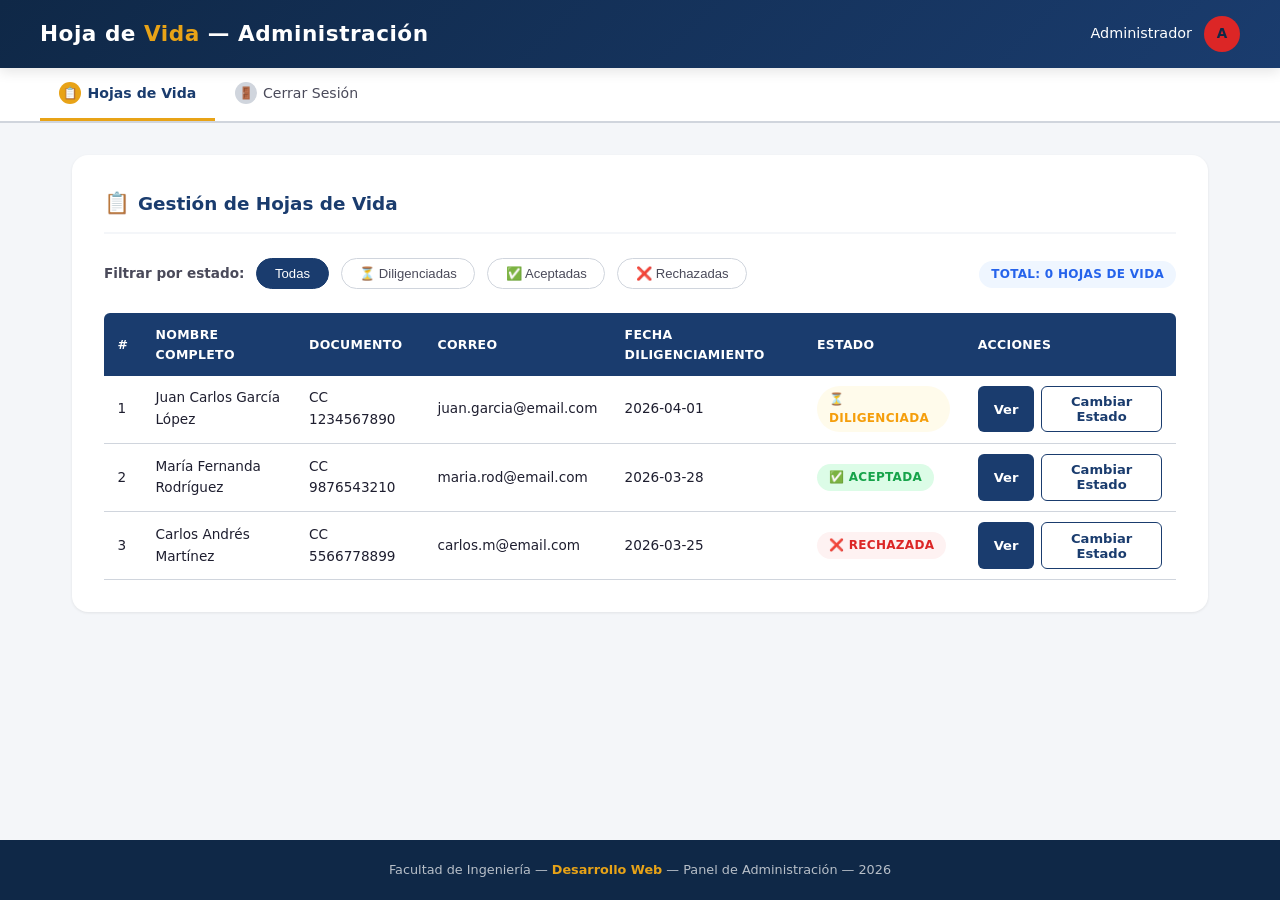
==== admin.html @ d5df69de "commit inicial" ====
<!DOCTYPE html>
<html lang="es">
<head>
  <meta charset="UTF-8">
  <meta name="viewport" content="width=device-width, initial-scale=1.0">
  <title>Hoja de Vida - Panel de Administración</title>
  <link rel="stylesheet" href="css/styles.css">
</head>
<body>

  <!-- HEADER -->
  <header>
    <div class="header-inner">
      <h1>Hoja de <span>Vida</span> &mdash; Administración</h1>
      <div class="header-user">
        <span>Administrador</span>
        <div class="avatar" style="background: var(--error);">A</div>
      </div>
    </div>
  </header>

  <!-- NAV Admin -->
  <nav>
    <div class="nav-inner">
      <a href="admin.html" class="active">
        <span class="step-num">📋</span>
        <span>Hojas de Vida</span>
      </a>
      <a href="index.html">
        <span class="step-num">🚪</span>
        <span>Cerrar Sesión</span>
      </a>
    </div>
  </nav>

  <!-- MAIN -->
  <main>

    <!-- Título y filtros -->
    <section>
      <h2 class="section-title">
        <span class="icon">📋</span> Gestión de Hojas de Vida
      </h2>

      <div class="admin-toolbar">
        <div class="filters">
          <span style="font-size: 0.85rem; font-weight: 600; color: var(--text-medium);">Filtrar por estado:</span>
          <button type="button" class="filter-btn active" data-filter="todas">Todas</button>
          <button type="button" class="filter-btn" data-filter="diligenciada">⏳ Diligenciadas</button>
          <button type="button" class="filter-btn" data-filter="aceptada">✅ Aceptadas</button>
          <button type="button" class="filter-btn" data-filter="rechazada">❌ Rechazadas</button>
        </div>
        <div>
          <span class="badge badge-info" id="contadorTotal">Total: 0 hojas de vida</span>
        </div>
      </div>

      <!-- Tabla de hojas de vida -->
      <table class="records-table" id="tablaHojasVida">
        <thead>
          <tr>
            <th>#</th>
            <th>Nombre Completo</th>
            <th>Documento</th>
            <th>Correo</th>
            <th>Fecha Diligenciamiento</th>
            <th>Estado</th>
            <th>Acciones</th>
          </tr>
        </thead>
        <tbody>
          <!-- Filas de ejemplo (se cargarán con JS desde un arreglo) -->
          <tr>
            <td>1</td>
            <td>Juan Carlos García López</td>
            <td>CC 1234567890</td>
            <td>juan.garcia@email.com</td>
            <td>2026-04-01</td>
            <td><span class="badge badge-warning">⏳ Diligenciada</span></td>
            <td>
              <div class="actions-cell">
                <button type="button" class="btn btn-primary btn-sm">Ver</button>
                <button type="button" class="btn btn-secondary btn-sm">Cambiar Estado</button>
              </div>
            </td>
          </tr>
          <tr>
            <td>2</td>
            <td>María Fernanda Rodríguez</td>
            <td>CC 9876543210</td>
            <td>maria.rod@email.com</td>
            <td>2026-03-28</td>
            <td><span class="badge badge-success">✅ Aceptada</span></td>
            <td>
              <div class="actions-cell">
                <button type="button" class="btn btn-primary btn-sm">Ver</button>
                <button type="button" class="btn btn-secondary btn-sm">Cambiar Estado</button>
              </div>
            </td>
          </tr>
          <tr>
            <td>3</td>
            <td>Carlos Andrés Martínez</td>
            <td>CC 5566778899</td>
            <td>carlos.m@email.com</td>
            <td>2026-03-25</td>
            <td><span class="badge badge-error">❌ Rechazada</span></td>
            <td>
              <div class="actions-cell">
                <button type="button" class="btn btn-primary btn-sm">Ver</button>
                <button type="button" class="btn btn-secondary btn-sm">Cambiar Estado</button>
              </div>
            </td>
          </tr>
        </tbody>
      </table>
    </section>

    <!-- Modal/Panel de detalle (visible cuando se hace clic en "Ver") -->
    <section id="panelDetalleHV" class="hidden">
      <h2 class="section-title">
        <span class="icon">👤</span> Detalle de Hoja de Vida
      </h2>

      <!-- Información del candidato -->
      <div class="preview-grid">
        <div class="preview-item">
          <span class="preview-label">Nombre Completo</span>
          <span class="preview-value" id="detNombre">Juan Carlos García López</span>
        </div>
        <div class="preview-item">
          <span class="preview-label">Documento</span>
          <span class="preview-value" id="detDocumento">CC 1234567890</span>
        </div>
        <div class="preview-item">
          <span class="preview-label">Sexo</span>
          <span class="preview-value" id="detSexo">Masculino</span>
        </div>
        <div class="preview-item">
          <span class="preview-label">Fecha Nacimiento</span>
          <span class="preview-value" id="detFechaNac">1990-05-15</span>
        </div>
        <div class="preview-item">
          <span class="preview-label">Nacionalidad</span>
          <span class="preview-value" id="detNacionalidad">Colombiana</span>
        </div>
        <div class="preview-item">
          <span class="preview-label">Correo</span>
          <span class="preview-value" id="detEmail">juan.garcia@email.com</span>
        </div>
        <div class="preview-item">
          <span class="preview-label">Celular</span>
          <span class="preview-value" id="detCelular">3001234567</span>
        </div>
        <div class="preview-item">
          <span class="preview-label">Dirección</span>
          <span class="preview-value" id="detDireccion">Calle 123 #45-67, Bogotá</span>
        </div>
      </div>

      <div class="divider"></div>

      <h3 class="section-subtitle">Formación Académica</h3>
      <div class="preview-grid">
        <div class="preview-item">
          <span class="preview-label">Último Estudio</span>
          <span class="preview-value" id="detEstudio">Ing. de Sistemas - Universidad Nacional</span>
        </div>
        <div class="preview-item">
          <span class="preview-label">Total Estudios</span>
          <span class="preview-value" id="detTotalEst">2</span>
        </div>
        <div class="preview-item">
          <span class="preview-label">Idiomas</span>
          <span class="preview-value" id="detIdiomas">Inglés (Bien), Francés (Regular)</span>
        </div>
      </div>

      <div class="divider"></div>

      <h3 class="section-subtitle">Experiencia Laboral</h3>
      <div class="preview-grid">
        <div class="preview-item">
          <span class="preview-label">Total Experiencias</span>
          <span class="preview-value" id="detTotalExp">3</span>
        </div>
        <div class="preview-item">
          <span class="preview-label">Tiempo Total</span>
          <span class="preview-value" id="detTiempoTotal">5 años, 3 meses</span>
        </div>
      </div>

      <div class="divider"></div>

      <!-- Cambiar estado -->
      <h3 class="section-subtitle">Gestionar Estado</h3>
      <div class="form-grid cols-3">
        <div class="form-group">
          <label for="nuevoEstado">Nuevo Estado <span class="required-mark">*</span></label>
          <select id="nuevoEstado" name="nuevoEstado">
            <option value="">-- Seleccione --</option>
            <option value="diligenciada">⏳ Diligenciada</option>
            <option value="aceptada">✅ Aceptada</option>
            <option value="rechazada">❌ Rechazada</option>
          </select>
        </div>
        <div class="form-group span-2">
          <label for="observaciones">Observaciones</label>
          <textarea id="observaciones" name="observaciones" rows="2"
                    placeholder="Ingrese observaciones para el usuario..." maxlength="500"></textarea>
        </div>
      </div>

      <div class="mt-2">
        <button type="button" class="btn btn-primary" id="btnGuardarEstado">
          💾 Guardar Cambios
        </button>
        <button type="button" class="btn btn-secondary" id="btnCerrarDetalle">
          Cerrar
        </button>
      </div>
    </section>

  </main>

  <!-- FOOTER -->
  <footer>
    <p>Facultad de Ingeniería &mdash; <strong>Desarrollo Web</strong> &mdash; Panel de Administración &mdash; 2026</p>
  </footer>

  <!-- JS externo (se agregará después) -->
  <!-- <script src="js/admin.js"></script> -->
</body>
</html>
---- css/styles.css ----
/*
  =====================================================================
  STYLES.CSS - Hoja de estilos principal del proyecto "Hoja de Vida"
  =====================================================================
  Este archivo contiene TODOS los estilos del proyecto. No se usa
  ningún framework externo (Bootstrap, Tailwind, etc.) ni CDN.
  Todo funciona 100% offline.

  ESTRUCTURA DEL ARCHIVO (en orden):
  1. RESET & BASE       → Reseteo universal y variables CSS
  2. HEADER             → Barra superior (logo, nombre usuario)
  3. NAV                → Navegación tipo wizard/stepper por pasos
  4. MAIN               → Contenedor principal del contenido
  5. SECTIONS           → Tarjetas blancas que agrupan formularios
  6. FORMS              → Sistema de grillas y estilos de inputs
  7. BUTTONS            → Variantes de botones (primary, secondary, etc.)
  8. RECORDS TABLE      → Tablas dinámicas (estudios, experiencias, etc.)
  9. PREVIEW CARD       → Panel de previsualización de datos
  10. STATUS BADGES     → Etiquetas de estado (Aceptada, Rechazada, etc.)
  11. LOGIN PAGE        → Página de inicio de sesión
  12. ADMIN PANEL       → Panel del administrador (filtros, cards)
  13. FOOTER            → Pie de página
  14. UTILITIES         → Clases de utilidad (márgenes, alertas, etc.)
  15. PROGRESS BAR      → Barra visual de progreso por pasos
  16. RESPONSIVE        → Media queries para tablet (768px) y móvil (480px)

  CONVENCIÓN DE COLORES:
  - Azul oscuro (--primary)  → Elementos principales, encabezados
  - Dorado (--accent)        → Destacados, paso activo, botones especiales
  - Verde (--success)        → Éxito, pasos completados
  - Rojo (--error)           → Errores, rechazados
  - Amarillo (--warning)     → Advertencias, pendientes
  =====================================================================
*/

/* ========== 1. RESET & BASE ========== */

/*
  RESET UNIVERSAL:
  Elimina márgenes, paddings y aplica box-sizing: border-box a TODOS
  los elementos. Esto evita comportamientos inesperados del modelo de caja.
  - *        → todos los elementos
  - *::before, *::after → pseudo-elementos (contenido generado con CSS)
*/
*,
*::before,
*::after {
  margin: 0;
  padding: 0;
  box-sizing: border-box; /* El padding y border se incluyen DENTRO del ancho total */
}

/*
  VARIABLES CSS (Custom Properties):
  Se definen en :root (equivale al <html>) para que estén disponibles
  en TODO el documento. Se usan así: var(--nombre-variable).
  Ventaja: si cambias un color aquí, se actualiza en TODO el proyecto.
*/
:root {
  /* Colores principales (azul institucional) */
  --primary: #1a3c6e;        /* Azul oscuro - color principal */
  --primary-light: #2a5aa6;  /* Azul más claro - hover, focus */
  --primary-dark: #0f2847;   /* Azul más oscuro - header, footer */

  /* Color de acento (dorado/amarillo) para destacar elementos */
  --accent: #e8a317;         /* Dorado principal */
  --accent-light: #f5c548;   /* Dorado claro - hover */

  /* Fondos */
  --bg-light: #f4f6f9;       /* Gris muy claro - fondo general de la página */
  --bg-white: #ffffff;        /* Blanco - fondo de tarjetas/secciones */

  /* Textos (de más oscuro a más claro) */
  --text-dark: #1e1e2f;      /* Casi negro - títulos, texto principal */
  --text-medium: #4a4a5a;    /* Gris medio - labels, texto secundario */
  --text-light: #7a7a8a;     /* Gris claro - hints, placeholders */

  /* Bordes */
  --border: #d0d5dd;         /* Gris para bordes de inputs */
  --border-focus: #2a5aa6;   /* Azul para el borde cuando el input tiene foco */

  /* Colores semánticos (estados) */
  --success: #16a34a;        /* Verde - éxito, completado, aceptado */
  --success-bg: #dcfce7;     /* Verde claro - fondo de alertas de éxito */
  --error: #dc2626;          /* Rojo - error, obligatorio, rechazado */
  --error-bg: #fef2f2;       /* Rojo claro - fondo de alertas de error */
  --warning: #f59e0b;        /* Amarillo - advertencia, diligenciada */
  --warning-bg: #fffbeb;     /* Amarillo claro - fondo de alertas de advertencia */

  /* Sombras (de menor a mayor intensidad) */
  --shadow-sm: 0 1px 3px rgba(0, 0, 0, 0.08);   /* Sombra sutil para tarjetas */
  --shadow-md: 0 4px 12px rgba(0, 0, 0, 0.1);    /* Sombra media para hover */
  --shadow-lg: 0 8px 24px rgba(0, 0, 0, 0.12);   /* Sombra grande para modales */

  /* Bordes redondeados */
  --radius-sm: 6px;          /* Inputs, botones */
  --radius-md: 10px;         /* Cards, paneles */
  --radius-lg: 16px;         /* Secciones principales */

  /* Transición global: duración y tipo de animación */
  --transition: 0.25s ease;  /* 250ms con suavizado para hover, focus, etc. */
}

/*
  BASE HTML:
  - font-size: 16px → tamaño base para rem (1rem = 16px)
  - scroll-behavior: smooth → scroll suave al hacer clic en anclas (#)
*/
html {
  font-size: 16px;
  scroll-behavior: smooth;
}

/*
  BASE BODY:
  - font-family: 'Segoe UI' (Windows) → system-ui → -apple-system (Mac) → sans-serif
    Son fuentes del SISTEMA OPERATIVO, no requieren internet.
  - display: flex + flex-direction: column → el body es un flexbox vertical
    para que el footer siempre quede al final (con margin-top: auto en footer)
  - min-height: 100vh → ocupa al menos toda la altura de la ventana
*/
body {
  font-family: 'Segoe UI', system-ui, -apple-system, sans-serif;
  background-color: var(--bg-light);
  color: var(--text-dark);
  line-height: 1.6;        /* Espaciado entre líneas de texto */
  min-height: 100vh;       /* vh = viewport height (altura de la ventana) */
  display: flex;
  flex-direction: column;
}

/* Enlaces globales: azul sin subrayado, cambian a dorado en hover */
a {
  color: var(--primary-light);
  text-decoration: none;
  transition: color var(--transition);
}

a:hover {
  color: var(--accent);
}

/* Imágenes: nunca desbordan su contenedor */
img {
  max-width: 100%;
  display: block;
}

/* ========== 2. HEADER ==========
   Barra superior fija (sticky) con gradiente azul oscuro.
   Contiene el logo "Hoja de Vida" y el nombre del usuario con avatar.
   Se usa en TODAS las páginas del proyecto.
*/

/*
  header:
  - linear-gradient(135deg, ...) → gradiente diagonal de azul muy oscuro a azul
  - position: sticky + top: 0 → se queda pegado arriba al hacer scroll
  - z-index: 100 → se superpone sobre el contenido al hacer scroll
*/
header {
  background: linear-gradient(135deg, var(--primary-dark), var(--primary));
  color: #fff;
  padding: 1rem 2rem;
  box-shadow: var(--shadow-md);
  position: sticky;
  top: 0;
  z-index: 100;
}

/* Contenedor interno centrado con ancho máximo de 1200px.
   Usa flexbox para poner logo a la izquierda y usuario a la derecha */
header .header-inner {
  max-width: 1200px;
  margin: 0 auto;        /* margin auto centra horizontalmente */
  display: flex;
  align-items: center;
  justify-content: space-between; /* Separa elementos a los extremos */
}

header h1 {
  font-size: 1.35rem;
  font-weight: 700;
  letter-spacing: 0.5px;
}

/* La palabra "Vida" en el título se muestra en color dorado */
header h1 span {
  color: var(--accent);
}

/* Sección del usuario: nombre + avatar en fila */
.header-user {
  display: flex;
  align-items: center;
  gap: 0.75rem;           /* Espacio entre nombre y avatar */
  font-size: 0.9rem;
}

/* Avatar circular con la inicial del usuario */
.header-user .avatar {
  width: 36px;
  height: 36px;
  border-radius: 50%;     /* Lo hace circular */
  background: var(--accent);
  display: flex;
  align-items: center;
  justify-content: center;
  font-weight: 700;
  font-size: 0.85rem;
  color: var(--primary-dark);
}

/* ========== 3. NAV (Navegación tipo Wizard/Stepper) ==========
   Barra de navegación que muestra los 5 pasos del formulario.
   Cada paso puede estar en uno de 3 estados:
   - .active    → Paso actual (borde dorado abajo, texto azul)
   - .completed → Paso ya completado (número reemplazado por ✓ verde)
   - .disabled  → Paso aún no disponible (gris, no se puede hacer clic)
*/
nav {
  background: var(--bg-white);
  border-bottom: 2px solid var(--border);
  padding: 0 2rem;
}

/* Contenedor flex horizontal con scroll horizontal en pantallas pequeñas */
nav .nav-inner {
  max-width: 1200px;
  margin: 0 auto;
  display: flex;
  align-items: center;
  gap: 0;
  overflow-x: auto;       /* Permite scroll horizontal si no caben todos los pasos */
}

/* Cada enlace/paso de la navegación */
nav a {
  display: flex;
  align-items: center;
  gap: 0.4rem;
  padding: 0.85rem 1.2rem;
  color: var(--text-medium);
  font-size: 0.88rem;
  font-weight: 500;
  border-bottom: 3px solid transparent; /* Borde invisible, se activa con .active */
  transition: all var(--transition);
  white-space: nowrap;    /* Evita que el texto se parta en dos líneas */
}

nav a:hover {
  color: var(--primary);
  background: var(--bg-light);
}

/* Paso ACTIVO: texto azul y línea dorada abajo */
nav a.active {
  color: var(--primary);
  border-bottom-color: var(--accent);
  font-weight: 600;
}

/* Paso DESHABILITADO: gris, no interactivo, semitransparente */
nav a.disabled {
  color: var(--text-light);
  pointer-events: none;   /* Ignora clics */
  opacity: 0.5;
}

/*
  Indicadores numéricos circulares de cada paso (1, 2, 3, 4, 5).
  Por defecto son gris. Cambian de color según el estado del paso.
*/
nav a .step-num {
  display: inline-flex;
  align-items: center;
  justify-content: center;
  width: 22px;
  height: 22px;
  border-radius: 50%;
  background: var(--border);      /* Gris por defecto */
  color: var(--text-medium);
  font-size: 0.72rem;
  font-weight: 700;
}

/* Número del paso ACTIVO: fondo dorado */
nav a.active .step-num {
  background: var(--accent);
  color: var(--primary-dark);
}

/* Número del paso COMPLETADO: fondo verde con ✓ blanco */
nav a.completed .step-num {
  background: var(--success);
  color: #fff;
}

/* ========== 4. MAIN ==========
   Contenedor principal del contenido de cada página.
   - flex: 1 → ocupa todo el espacio vertical disponible entre nav y footer
   - max-width: 1200px + margin: 0 auto → centrado con ancho máximo
*/
main {
  flex: 1;
  max-width: 1200px;
  width: 100%;
  margin: 0 auto;
  padding: 2rem;
}

/* ========== 5. SECTIONS (Tarjetas de contenido) ==========
   Cada <section> es una tarjeta blanca con bordes redondeados.
   Se usan para agrupar formularios y secciones de contenido.
   Ejemplo: "Datos de Identificación", "Educación Superior", etc.
*/
section {
  background: var(--bg-white);
  border-radius: var(--radius-lg);  /* 16px de border-radius */
  box-shadow: var(--shadow-sm);     /* Sombra sutil */
  padding: 2rem;
  margin-bottom: 1.5rem;            /* Separación entre secciones */
}

/* Título de sección: azul con ícono emoji a la izquierda y línea gris abajo */
section .section-title {
  font-size: 1.15rem;
  font-weight: 700;
  color: var(--primary);
  margin-bottom: 1.5rem;
  padding-bottom: 0.75rem;
  border-bottom: 2px solid var(--bg-light);
  display: flex;
  align-items: center;
  gap: 0.5rem;
}

section .section-title .icon {
  font-size: 1.3rem;
}

/* Subtítulo de sección (usado dentro de una section para agrupar campos) */
section .section-subtitle {
  font-size: 0.95rem;
  color: var(--text-medium);
  margin-bottom: 1rem;
  font-weight: 500;
}

/* ========== 6. FORMS (Sistema de formularios) ==========
   Sistema de grillas con CSS Grid para organizar campos de formulario.
   
   USO EN HTML:
   <div class="form-grid cols-3">     ← 3 columnas
     <div class="form-group">         ← Contenedor de un campo
       <label>Nombre</label>          ← Etiqueta
       <input type="text">            ← Campo
       <span class="error-msg">...</span> ← Mensaje de error (oculto por defecto)
     </div>
   </div>
   
   VARIANTES DE COLUMNAS:
   - form-grid        → auto-fit (columnas automáticas, mín 260px)
   - form-grid cols-2 → 2 columnas exactas
   - form-grid cols-3 → 3 columnas exactas
   - form-grid cols-4 → 4 columnas exactas
   En móvil (< 768px) todas colapsan a 1 columna.
*/

/* Grilla base: columnas automáticas que se ajustan al espacio disponible */
.form-grid {
  display: grid;
  grid-template-columns: repeat(auto-fit, minmax(260px, 1fr));
  gap: 1.25rem;           /* Espacio entre campos */
}

/* Grillas con número fijo de columnas.
   1fr = fracción del espacio disponible (columnas iguales) */
.form-grid.cols-2 {
  grid-template-columns: repeat(2, 1fr);
}

.form-grid.cols-3 {
  grid-template-columns: repeat(3, 1fr);
}

.form-grid.cols-4 {
  grid-template-columns: repeat(4, 1fr);
}

/*
  FORM-GROUP: Contenedor de cada campo individual.
  Usa flexbox vertical para apilar: label → input → hint/error
*/
.form-group {
  display: flex;
  flex-direction: column;
  gap: 0.35rem;
}

/* full-width: el campo ocupa TODAS las columnas de la grilla */
.form-group.full-width {
  grid-column: 1 / -1;   /* Desde la columna 1 hasta la última */
}

/* span-2: el campo ocupa 2 columnas de la grilla */
.form-group.span-2 {
  grid-column: span 2;
}

/*
  LABELS: Etiquetas de campo.
  Texto gris, mayúsculas, pequeño y en negrita.
  El asterisco rojo (*) indica campo obligatorio.
*/
.form-group label {
  font-size: 0.82rem;
  font-weight: 600;
  color: var(--text-medium);
  text-transform: uppercase;
  letter-spacing: 0.3px;
}

.form-group label .required-mark {
  color: var(--error);    /* Rojo para el asterisco * */
  margin-left: 2px;
}

/*
  INPUTS, SELECTS Y TEXTAREAS:
  Estilo compartido para todos los campos de entrada.
  - Borde gris de 1.5px
  - Al hacer focus: borde azul + sombra azul sutil (glow)
  - Con error (.error): borde rojo + sombra roja
  - Deshabilitado: fondo gris, cursor no-allowed
*/
.form-group input,
.form-group select,
.form-group textarea {
  padding: 0.65rem 0.85rem;
  border: 1.5px solid var(--border);
  border-radius: var(--radius-sm);
  font-size: 0.92rem;
  font-family: inherit;   /* Hereda la fuente del body */
  color: var(--text-dark);
  background: var(--bg-white);
  transition: border-color var(--transition), box-shadow var(--transition);
  outline: none;           /* Elimina el borde azul nativo del navegador */
}

/* Estado FOCUS: borde azul con resplandor (glow) sutil */
.form-group input:focus,
.form-group select:focus,
.form-group textarea:focus {
  border-color: var(--border-focus);
  box-shadow: 0 0 0 3px rgba(42, 90, 166, 0.12); /* Anillo azul translúcido */
}

/* Estado ERROR: borde rojo con resplandor rojo (clase agregada con JS) */
.form-group input.error,
.form-group select.error,
.form-group textarea.error {
  border-color: var(--error);
  box-shadow: 0 0 0 3px rgba(220, 38, 38, 0.1);
}

/* Estado DESHABILITADO: fondo gris, no interactivo */
.form-group input:disabled,
.form-group select:disabled {
  background: var(--bg-light);
  color: var(--text-light);
  cursor: not-allowed;
}

/* Texto de ayuda debajo del campo (ej: "Se cargará con JS") */
.form-group .hint {
  font-size: 0.75rem;
  color: var(--text-light);
}

/* Mensaje de error: oculto por defecto (display: none).
   Se muestra con JS agregando display: block cuando hay error */
.form-group .error-msg {
  font-size: 0.75rem;
  color: var(--error);
  display: none;           /* Oculto hasta que JS lo active */
}

/* Textarea: redimensionable solo verticalmente */
.form-group textarea {
  resize: vertical;
  min-height: 80px;
}

/*
  SELECT personalizado:
  - appearance: none → oculta la flecha nativa del navegador
  - background-image → agrega una flecha SVG personalizada (inline, NO requiere internet)
    La flecha es un SVG codificado en formato data:image/svg+xml
  - padding-right extra → deja espacio para la flecha
*/
.form-group select {
  cursor: pointer;
  appearance: none;
  background-image: url("data:image/svg+xml,%3Csvg xmlns='http://www.w3.org/2000/svg' width='12' height='8' viewBox='0 0 12 8'%3E%3Cpath fill='%234a4a5a' d='M1.41 0L6 4.58 10.59 0 12 1.41l-6 6-6-6z'/%3E%3C/svg%3E");
  background-repeat: no-repeat;
  background-position: right 0.85rem center;
  padding-right: 2.5rem;
}

/*
  RADIO BUTTONS Y CHECKBOXES:
  Grupos horizontales con flex-wrap para que se ajusten si no caben.
  - accent-color: var(--primary) → colorea el radio/checkbox en azul (CSS nativo)
*/
.radio-group,
.checkbox-group {
  display: flex;
  gap: 1.5rem;
  flex-wrap: wrap;
  padding-top: 0.3rem;
}

/* Los labels dentro de radio/checkbox se sobreescriben para ser normales
   (no uppercase como los labels de form-group) */
.radio-group label,
.checkbox-group label {
  display: flex;
  align-items: center;
  gap: 0.4rem;
  font-size: 0.88rem;
  font-weight: 400;
  text-transform: none;
  color: var(--text-dark);
  cursor: pointer;
}

.radio-group input[type="radio"],
.checkbox-group input[type="checkbox"] {
  width: 18px;
  height: 18px;
  accent-color: var(--primary); /* Color azul para el radio/checkbox */
  cursor: pointer;
}

/* ========== 7. BUTTONS (Sistema de botones) ==========
   Botón base (.btn) + variantes de color:
   - .btn-primary   → Azul (acciones principales: "Siguiente", "Guardar")
   - .btn-secondary → Borde azul, fondo transparente ("Anterior", "Cancelar")
   - .btn-accent    → Dorado (agregar registros: "➕ Agregar Estudio")
   - .btn-success   → Verde ("Finalizar y Enviar")
   - .btn-danger    → Rojo (eliminar registros)
   
   Modificadores de tamaño:
   - .btn-sm        → Botón pequeño (para tablas)
   - .btn-icon      → Botón cuadrado solo con ícono
*/
.btn {
  display: inline-flex;
  align-items: center;
  justify-content: center;
  gap: 0.5rem;
  padding: 0.7rem 1.6rem;
  border: none;
  border-radius: var(--radius-sm);
  font-size: 0.9rem;
  font-weight: 600;
  font-family: inherit;
  cursor: pointer;
  transition: all var(--transition);
  text-decoration: none;    /* Para cuando .btn se usa en un <a> */
}

.btn-primary {
  background: var(--primary);
  color: #fff;
}

.btn-primary:hover {
  background: var(--primary-light);
  color: #fff;
  box-shadow: var(--shadow-md);
}

/* Botón con borde, sin fondo. Al hacer hover se llena de azul */
.btn-secondary {
  background: transparent;
  color: var(--primary);
  border: 1.5px solid var(--primary);
}

.btn-secondary:hover {
  background: var(--primary);
  color: #fff;
}

.btn-accent {
  background: var(--accent);
  color: var(--primary-dark);
}

.btn-accent:hover {
  background: var(--accent-light);
  box-shadow: var(--shadow-md);
}

.btn-success {
  background: var(--success);
  color: #fff;
}

.btn-success:hover {
  opacity: 0.9;
}

.btn-danger {
  background: var(--error);
  color: #fff;
}

.btn-danger:hover {
  opacity: 0.9;
}

/* Tamaño pequeño para botones dentro de tablas */
.btn-sm {
  padding: 0.45rem 1rem;
  font-size: 0.82rem;
}

/* Botón cuadrado para íconos */
.btn-icon {
  padding: 0.5rem;
  min-width: 36px;
  min-height: 36px;
}

/*
  BARRA DE ACCIONES DEL FORMULARIO:
  Va al final de cada formulario. Contiene:
  - Izquierda: botón "Previsualizar"
  - Derecha: grupo de botones "← Anterior" + "Siguiente →"
*/
.form-actions {
  display: flex;
  justify-content: space-between;
  align-items: center;
  padding-top: 1.5rem;
  margin-top: 1.5rem;
  border-top: 2px solid var(--bg-light); /* Línea separadora */
}

.form-actions .btn-group {
  display: flex;
  gap: 0.75rem;
}

/* ========== 8. DYNAMIC RECORDS TABLE (Tablas dinámicas) ==========
   Tablas usadas para mostrar registros agregados dinámicamente con JS:
   - Estudios superiores (formacion-academica.html)
   - Idiomas (formacion-academica.html)
   - Experiencias laborales (experiencia-laboral.html)
   - Detalle de experiencia (tiempo-experiencia.html)
   - Hojas de vida (admin.html)
   
   Estructura HTML:
   <div class="records-container">
     <table class="records-table">
       <thead>...</thead>     ← Encabezado azul
       <tbody>...</tbody>     ← Filas de datos (se agregan con JS)
     </table>
     <div class="records-empty">No hay registros</div> ← Mensaje vacío
   </div>
*/
.records-container {
  margin-top: 1.5rem;
}

.records-header {
  display: flex;
  justify-content: space-between;
  align-items: center;
  margin-bottom: 1rem;
}

.records-header h4 {
  font-size: 0.95rem;
  color: var(--text-dark);
}

/* Tabla: ancho completo, bordes colapsados (sin espacio entre celdas) */
.records-table {
  width: 100%;
  border-collapse: collapse;
  font-size: 0.85rem;
}

/* Encabezado de tabla: fondo azul, texto blanco, uppercase */
.records-table thead {
  background: var(--primary);
  color: #fff;
}

.records-table th {
  padding: 0.7rem 0.85rem;
  text-align: left;
  font-weight: 600;
  font-size: 0.78rem;
  text-transform: uppercase;
  letter-spacing: 0.3px;
}

/* Bordes redondeados en las esquinas superiores del encabezado */
.records-table th:first-child {
  border-radius: var(--radius-sm) 0 0 0;
}

.records-table th:last-child {
  border-radius: 0 var(--radius-sm) 0 0;
}

/* Celdas de datos: separadas por línea gris inferior */
.records-table td {
  padding: 0.65rem 0.85rem;
  border-bottom: 1px solid var(--border);
  vertical-align: middle;
}

/* Hover en filas: fondo gris claro para feedback visual */
.records-table tbody tr:hover {
  background: var(--bg-light);
}

/* Celda de acciones: botones "Editar" y "Eliminar" en fila */
.records-table .actions-cell {
  display: flex;
  gap: 0.4rem;
}

/* Mensaje que se muestra cuando la tabla está vacía */
.records-empty {
  text-align: center;
  padding: 2rem 1rem;
  color: var(--text-light);
  font-size: 0.9rem;
  background: var(--bg-light);
  border-radius: var(--radius-md);
  margin-top: 0.5rem;
}

/* ========== 9. PREVIEW CARD (Panel de previsualización) ==========
   Panel con borde punteado (dashed) que muestra un resumen de los
   datos llenados. Oculto por defecto (display: none).
   Se muestra al hacer clic en "👁️ Previsualizar" agregando la clase .visible.
*/
.preview-panel {
  background: var(--bg-light);
  border: 2px dashed var(--border);  /* Borde punteado gris */
  border-radius: var(--radius-md);
  padding: 1.5rem;
  margin-top: 1.5rem;
  display: none;                     /* Oculto por defecto */
}

/* Clase que JS agrega para mostrar el panel */
.preview-panel.visible {
  display: block;
}

.preview-panel h3 {
  font-size: 1rem;
  color: var(--primary);
  margin-bottom: 1rem;
  display: flex;
  align-items: center;
  gap: 0.5rem;
}

/* Grilla de previsualización: etiqueta arriba, valor abajo */
.preview-grid {
  display: grid;
  grid-template-columns: repeat(auto-fit, minmax(220px, 1fr));
  gap: 0.75rem;
}

/* Cada ítem de previsualización: label pequeño + valor */
.preview-item {
  display: flex;
  flex-direction: column;
  gap: 0.15rem;
}

.preview-item .preview-label {
  font-size: 0.72rem;
  font-weight: 600;
  text-transform: uppercase;
  color: var(--text-light);
  letter-spacing: 0.3px;
}

.preview-item .preview-value {
  font-size: 0.9rem;
  color: var(--text-dark);
  font-weight: 500;
}

/* ========== 10. STATUS BADGES (Etiquetas de estado) ==========
   Etiquetas tipo "pill" (redondeadas) para mostrar estados:
   - badge-success → verde (✅ Aceptada)
   - badge-warning → amarillo (⏳ Diligenciada)
   - badge-error   → rojo (❌ Rechazada)
   - badge-info    → azul (informativo)
   
   Uso: <span class="badge badge-warning">⏳ Diligenciada</span>
*/
.badge {
  display: inline-flex;
  align-items: center;
  gap: 0.3rem;
  padding: 0.25rem 0.75rem;
  border-radius: 50px;       /* Forma de "pill" (muy redondeado) */
  font-size: 0.75rem;
  font-weight: 600;
  text-transform: uppercase;
  letter-spacing: 0.3px;
}

.badge-success {
  background: var(--success-bg);  /* Verde claro */
  color: var(--success);          /* Texto verde */
}

.badge-warning {
  background: var(--warning-bg);  /* Amarillo claro */
  color: var(--warning);          /* Texto amarillo */
}

.badge-error {
  background: var(--error-bg);    /* Rojo claro */
  color: var(--error);            /* Texto rojo */
}

.badge-info {
  background: #eff6ff;            /* Azul claro */
  color: #2563eb;                 /* Texto azul */
}

/* ========== 11. LOGIN PAGE (Página de inicio de sesión - index.html) ==========
   Diseño centrado con una tarjeta blanca sobre un fondo con gradiente azul.
   
   Estructura:
   .login-wrapper  → Fondo azul con gradiente, centra la tarjeta
     .login-card   → Tarjeta blanca con formulario
       .login-logo → Cuadro con "HV" (logo de la app)
       .role-selector → Selector de rol (Usuario / Administrador)
       form         → Campos de usuario y contraseña
*/

/* Wrapper: fondo con gradiente que ocupa todo el espacio disponible */
.login-wrapper {
  display: flex;
  align-items: center;     /* Centra verticalmente */
  justify-content: center; /* Centra horizontalmente */
  flex: 1;                 /* Ocupa todo el espacio entre header y footer */
  padding: 2rem;
  background: linear-gradient(135deg, var(--primary-dark) 0%, var(--primary) 50%, var(--primary-light) 100%);
}

/* Tarjeta del login: máximo 420px de ancho */
.login-card {
  background: var(--bg-white);
  border-radius: var(--radius-lg);
  box-shadow: var(--shadow-lg);
  padding: 2.5rem;
  width: 100%;
  max-width: 420px;
}

.login-card .login-header {
  text-align: center;
  margin-bottom: 2rem;
}

.login-card .login-header h2 {
  font-size: 1.5rem;
  color: var(--primary);
  margin-bottom: 0.4rem;
}

.login-card .login-header p {
  color: var(--text-light);
  font-size: 0.88rem;
}

/* Logo "HV": cuadrado con gradiente azul-dorado */
.login-card .login-logo {
  width: 64px;
  height: 64px;
  margin: 0 auto 1rem;    /* Centrado horizontalmente */
  background: linear-gradient(135deg, var(--primary), var(--accent));
  border-radius: var(--radius-md);
  display: flex;
  align-items: center;
  justify-content: center;
  font-size: 1.6rem;
  color: #fff;
  font-weight: 700;
}

/* En el login, los form-group tienen más margen inferior */
.login-card .form-group {
  margin-bottom: 1.25rem;
}

.login-card .form-group label {
  font-size: 0.85rem;
}

/* El botón de login ocupa todo el ancho */
.login-card .btn {
  width: 100%;
  padding: 0.8rem;
  margin-top: 0.5rem;
}

/*
  SELECTOR DE ROL:
  Dos opciones en fila: "Usuario" y "Administrador".
  Cada opción es un label que contiene un radio button oculto.
  Al seleccionar, se agrega la clase .selected con JS.
*/
.role-selector {
  display: flex;
  gap: 0.75rem;
  margin-bottom: 1.5rem;
}

/* Cada opción de rol: tarjeta con borde que cambia al seleccionar */
.role-option {
  flex: 1;                 /* Cada opción ocupa el mismo espacio */
  text-align: center;
  padding: 1rem;
  border: 2px solid var(--border);
  border-radius: var(--radius-md);
  cursor: pointer;
  transition: all var(--transition);
}

.role-option:hover {
  border-color: var(--primary-light);
  background: var(--bg-light);
}

/* Opción seleccionada: borde azul con fondo azul sutil */
.role-option.selected {
  border-color: var(--primary);
  background: rgba(42, 90, 166, 0.05);
}

/* El radio button real se oculta (la tarjeta entera actúa como control) */
.role-option input[type="radio"] {
  display: none;
}

.role-option .role-icon { font-size: 1.8rem;
  margin-bottom: 0.3rem;
}

.role-option .role-name {
  font-size: 0.88rem;
  font-weight: 600;
  color: var(--text-dark);
}

/* ========== 12. ADMIN PANEL (Panel de administración - admin.html) ==========
   Estilos exclusivos para la vista del administrador:
   - Toolbar con filtros tipo "pill" (Todas, Diligenciadas, Aceptadas, Rechazadas)
   - Cards para mostrar cada hoja de vida
*/

/* Barra de herramientas: filtros a la izquierda, contador a la derecha */
.admin-toolbar {
  display: flex;
  justify-content: space-between;
  align-items: center;
  flex-wrap: wrap;         /* Se ajusta en pantallas pequeñas */
  gap: 1rem;
  margin-bottom: 1.5rem;
}

.admin-toolbar .filters {
  display: flex;
  gap: 0.75rem;
  align-items: center;
  flex-wrap: wrap;
}

/*
  FILTER-BTN: Botones de filtro tipo "pill" (muy redondeados).
  - Por defecto: borde gris, fondo blanco
  - .active: fondo azul, texto blanco (filtro seleccionado)
*/
.filter-btn {
  padding: 0.45rem 1.1rem;
  border: 1.5px solid var(--border);
  border-radius: 50px;    /* Forma de pill */
  font-size: 0.82rem;
  font-weight: 500;
  background: var(--bg-white);
  color: var(--text-medium);
  cursor: pointer;
  transition: all var(--transition);
}

.filter-btn:hover {
  border-color: var(--primary-light);
  color: var(--primary);
}

.filter-btn.active {
  background: var(--primary);
  color: #fff;
  border-color: var(--primary);
}

/* Card del admin: tarjeta con borde que muestra info de una hoja de vida */
.admin-card {
  background: var(--bg-white);
  border-radius: var(--radius-md);
  border: 1px solid var(--border);
  padding: 1.25rem;
  margin-bottom: 1rem;
  transition: box-shadow var(--transition);
}

.admin-card:hover {
  box-shadow: var(--shadow-md);
}

.admin-card .card-header {
  display: flex;
  justify-content: space-between;
  align-items: flex-start;
  margin-bottom: 0.75rem;
}

.admin-card .card-header h4 {
  font-size: 1rem;
  color: var(--text-dark);
}

/* Cuerpo de la card: grilla auto para mostrar datos */
.admin-card .card-body {
  display: grid;
  grid-template-columns: repeat(auto-fit, minmax(180px, 1fr));
  gap: 0.5rem;
  font-size: 0.85rem;
  color: var(--text-medium);
}

/* Acciones de la card: botones "Ver" y "Cambiar Estado" */
.admin-card .card-actions {
  display: flex;
  gap: 0.5rem;
  margin-top: 1rem;
  padding-top: 0.75rem;
  border-top: 1px solid var(--bg-light);
}

/* ========== 13. FOOTER (Pie de página) ==========
   Barra inferior presente en todas las páginas.
   - margin-top: auto empuja el footer al fondo cuando el contenido es corto
     (funciona gracias al body con min-height: 100vh y display: flex)
*/
footer {
  background: var(--primary-dark);  /* Azul oscuro, igual al header */
  color: rgba(255, 255, 255, 0.7); /* Texto blanco semitransparente */
  padding: 1.25rem 2rem;
  text-align: center;
  font-size: 0.8rem;
  margin-top: auto;  /* Empuja al fondo (sticky footer con flexbox) */
}

/* El nombre del autor dentro de <strong> se resalta con el color acento */
footer strong {
  color: var(--accent);
}

/* ========== 14. UTILITIES (Clases utilitarias reutilizables) ==========
   Clases pequeñas de un solo propósito. Se pueden combinar con cualquier elemento.
   Ejemplo: <div class="form-grid cols-2 mt-2"> usa .mt-2 para agregar margen superior.
*/

/* — Alineación de texto — */
.text-center { text-align: center; }
.text-right { text-align: right; }

/* — Márgenes (mt = margin-top, mb = margin-bottom) — */
.mt-1 { margin-top: 0.5rem; }   /* Margen superior pequeño */
.mt-2 { margin-top: 1rem; }     /* Margen superior mediano */
.mt-3 { margin-top: 1.5rem; }   /* Margen superior grande */
.mb-1 { margin-bottom: 0.5rem; }
.mb-2 { margin-bottom: 1rem; }

/* — Visibilidad (toggle con JavaScript) — */
.hidden { display: none; }    /* Ocultar elemento */
.visible { display: block; }  /* Mostrar elemento */

/* Línea divisora horizontal para separar secciones */
.divider {
  height: 1px;
  background: var(--border);
  margin: 1.5rem 0;
}

/*
  ALERTAS: Cajas de mensaje con icono + texto.
  Se usa con una variante de color: .alert-info, .alert-warning, etc.
  Ejemplo: <div class="alert alert-info">ℹ️ Información importante</div>
*/
.alert {
  padding: 0.85rem 1.1rem;
  border-radius: var(--radius-sm);
  font-size: 0.88rem;
  margin-bottom: 1rem;
  display: flex;            /* Icono y texto en línea */
  align-items: center;
  gap: 0.5rem;
}

/* Variante azul: información general */
.alert-info {
  background: #eff6ff;
  color: #1d4ed8;
  border: 1px solid #bfdbfe;
}

/* Variante amarilla: advertencias */
.alert-warning {
  background: var(--warning-bg);
  color: #92400e;
  border: 1px solid #fde68a;
}

/* Variante verde: éxito / confirmación */
.alert-success {
  background: var(--success-bg);
  color: #166534;
  border: 1px solid #bbf7d0;
}

/* Variante roja: errores */
.alert-error {
  background: var(--error-bg);
  color: #991b1b;
  border: 1px solid #fecaca;
}

/* ========== 15. PROGRESS BAR (Barra de progreso) ==========
   Indicador visual alternativo al stepper del nav.
   Cada paso es una línea coloreada según su estado.
*/
.progress-bar {
  display: flex;
  align-items: center;
  gap: 0.5rem;
  padding: 1rem 0;
}

/* Cada paso es una línea flexible de 4px de alto */
.progress-step {
  flex: 1;              /* Todos los pasos ocupan el mismo ancho */
  height: 4px;
  background: var(--border);  /* Gris por defecto (no completado) */
  border-radius: 2px;
  position: relative;
}

/* Paso completado: verde */
.progress-step.completed {
  background: var(--success);
}

/* Paso actual: naranja/acento */
.progress-step.current {
  background: var(--accent);
}

/* ========== 16. RESPONSIVE (Adaptación a pantallas pequeñas) ==========
   Media queries que ajustan el diseño para tablets y móviles.
   Estrategia "desktop-first": los estilos base son para pantalla grande
   y aquí se sobreescriben para pantallas más pequeñas.
*/

/*
  TABLET / PANTALLA MEDIANA (≤ 768px)
  - Header y nav se compactan
  - Todas las grillas de formulario pasan a 1 columna
  - Botones se apilan verticalmente
  - La tabla se vuelve scrolleable horizontalmente
*/
@media (max-width: 768px) {
  /* Header más compacto */
  header {
    padding: 0.85rem 1rem;
  }

  header h1 {
    font-size: 1.1rem;
  }

  /* Nav con menos padding */
  nav {
    padding: 0 0.5rem;
  }

  nav a {
    padding: 0.7rem 0.8rem;
    font-size: 0.8rem;
  }

  /* Contenido principal con menos margen */
  main {
    padding: 1rem;
  }

  section {
    padding: 1.25rem;
  }

  /*
    GRILLAS → 1 COLUMNA: En móvil todas las grillas colapsan
    a una sola columna para que los campos no queden apretados.
  */
  .form-grid {
    grid-template-columns: 1fr;
  }

  .form-grid.cols-2,
  .form-grid.cols-3,
  .form-grid.cols-4 {
    grid-template-columns: 1fr;  /* Anula las 2, 3 o 4 columnas */
  }

  /* Los campos que ocupaban 2 columnas ahora ocupan 1 */
  .form-group.span-2 {
    grid-column: span 1;
  }

  /* Botones se apilan verticalmente */
  .form-actions {
    flex-direction: column;
    gap: 0.75rem;
  }

  .form-actions .btn-group {
    width: 100%;
    flex-direction: column;
  }

  .form-actions .btn {
    width: 100%;  /* Botones de ancho completo */
  }

  /* Admin toolbar: filtros se apilan */
  .admin-toolbar {
    flex-direction: column;
    align-items: flex-start;
  }

  /* Tabla con scroll horizontal para no romper el layout */
  .records-table {
    display: block;
    overflow-x: auto;
  }

  /* Selector de rol se apila (login) */
  .role-selector {
    flex-direction: column;
  }
}

/*
  MÓVIL PEQUEÑO (≤ 480px)
  - Se oculta el texto de los pasos del nav, solo queda el número
  - Útil para que el stepper quepa en pantallas muy estrechas
*/
@media (max-width: 480px) {
  nav .nav-inner {
    gap: 0;  /* Elimina espacio entre pasos */
  }

  /* Oculta el texto del paso, solo deja visible .step-num */
  nav a span:not(.step-num) {
    display: none;
  }

  /* Números de paso más pequeños */
  nav a .step-num {
    width: 28px;
    height: 28px;
    font-size: 0.8rem;
  }
}
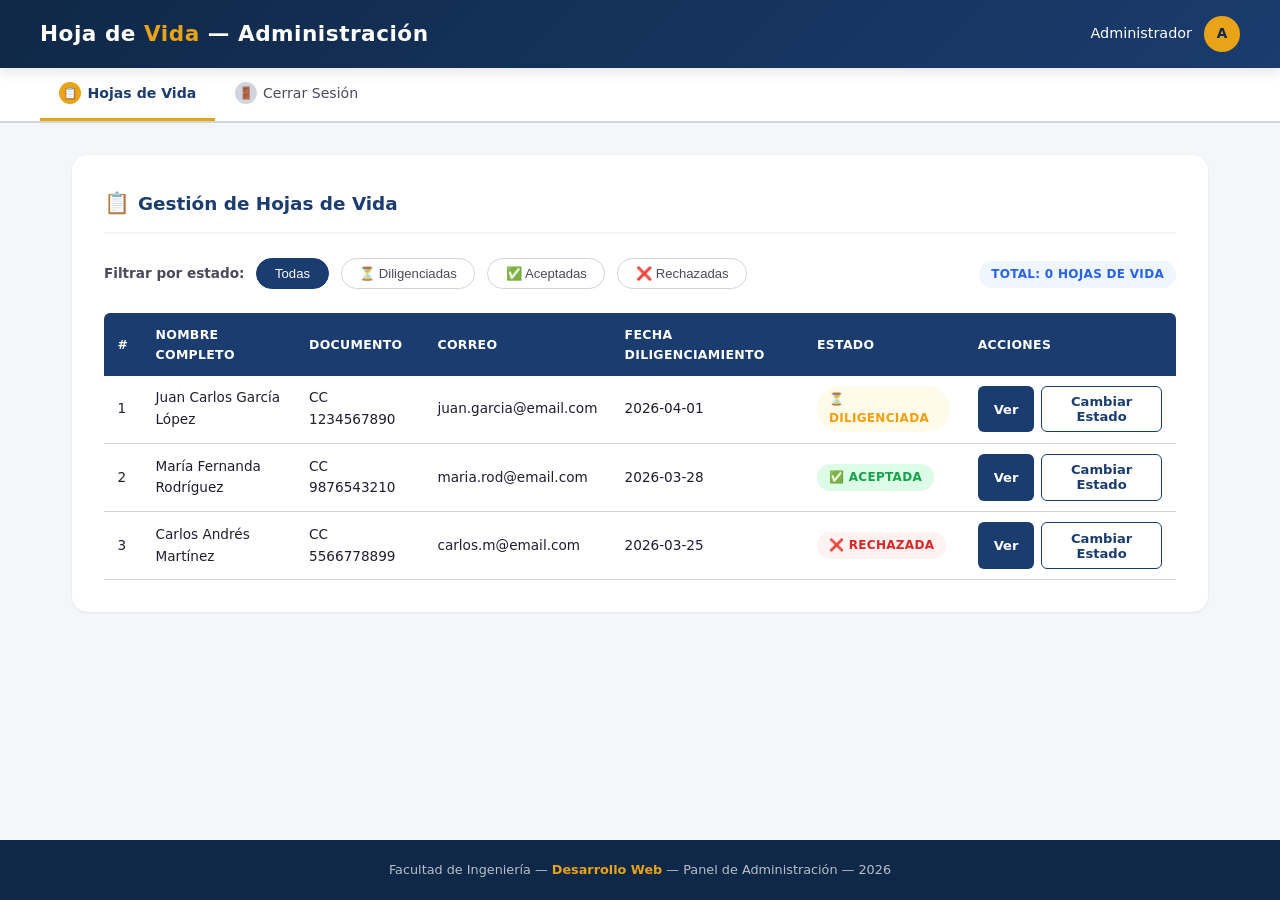
==== commit ebab289f: "actualizacion estilos" ====
--- a/admin.html
+++ b/admin.html
@@ -14,7 +14,7 @@
       <h1>Hoja de <span>Vida</span> &mdash; Administración</h1>
       <div class="header-user">
         <span>Administrador</span>
-        <div class="avatar" style="background: var(--error);">A</div>
+        <div class="avatar avatar-admin">A</div>
       </div>
     </div>
   </header>
@@ -44,7 +44,7 @@
 
       <div class="admin-toolbar">
         <div class="filters">
-          <span style="font-size: 0.85rem; font-weight: 600; color: var(--text-medium);">Filtrar por estado:</span>
+          <span class="filter-label">Filtrar por estado:</span>
           <button type="button" class="filter-btn active" data-filter="todas">Todas</button>
           <button type="button" class="filter-btn" data-filter="diligenciada">⏳ Diligenciadas</button>
           <button type="button" class="filter-btn" data-filter="aceptada">✅ Aceptadas</button>
--- a/css/styles.css
+++ b/css/styles.css
@@ -1302,3 +1302,78 @@
     font-size: 0.8rem;
   }
 }
+
+/* ================================================================
+   CLASES REUTILIZABLES — Reemplazan estilos inline (style="...")
+   ================================================================ */
+
+/* Oculto por defecto: se muestra/oculta con JS (display: none → flex/block) */
+.hidden {
+  display: none;
+}
+
+/* Contenedor flex con alineación al final (para botones dentro de grillas) */
+.flex-end {
+  display: flex;
+  align-items: flex-end;
+}
+
+/* Caja de declaración / texto legal (certificacion.html) */
+.declaracion-box {
+  background: var(--bg-light);
+  padding: 1.5rem;
+  border-radius: var(--radius-md);
+  margin-bottom: 1.5rem;
+  line-height: 1.8;
+}
+
+.declaracion-box p {
+  font-size: 0.92rem;
+  color: var(--text-dark);
+  margin-bottom: 1rem;
+}
+
+.declaracion-box ul {
+  list-style: disc;
+  padding-left: 1.5rem;
+  font-size: 0.88rem;
+  color: var(--text-medium);
+}
+
+.declaracion-box li {
+  margin-bottom: 0.5rem;
+}
+
+/* Texto secundario pequeño (pies de formulario, leyendas) */
+.text-caption {
+  font-size: 0.8rem;
+  color: var(--text-light);
+}
+
+/* Label destacado (totales, resúmenes) */
+.label-highlight {
+  font-size: 1rem;
+  color: var(--primary);
+  font-weight: 700;
+}
+
+/* Input destacado (para campos de total/resumen deshabilitados) */
+.input-highlight {
+  font-size: 1.1rem;
+  font-weight: 700;
+  color: var(--primary);
+  background: #eff6ff;
+  border-color: var(--primary-light);
+}
+
+/* Avatar del administrador (rojo) */
+.avatar-admin {
+  background: var(--error);
+}
+
+/* Etiqueta de filtro (admin toolbar) */
+.filter-label {
+  font-size: 0.85rem;
+  font-weight: 600;
+  color: var(--text-medium);
+}
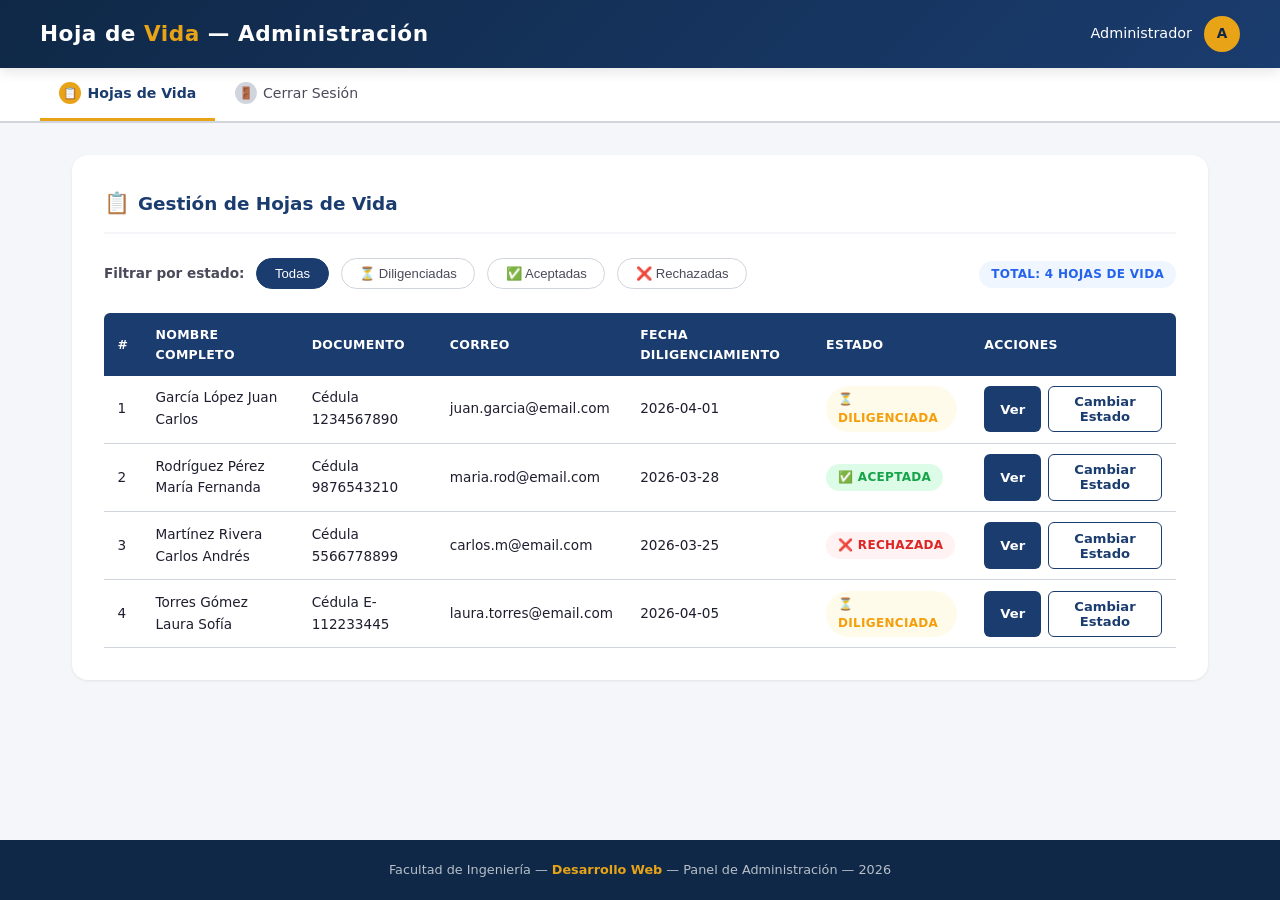
==== commit 8c553613: "Creacion de arreglos para inicio de sesion" ====
--- a/admin.html
+++ b/admin.html
@@ -69,49 +69,7 @@
           </tr>
         </thead>
         <tbody>
-          <!-- Filas de ejemplo (se cargarán con JS desde un arreglo) -->
-          <tr>
-            <td>1</td>
-            <td>Juan Carlos García López</td>
-            <td>CC 1234567890</td>
-            <td>juan.garcia@email.com</td>
-            <td>2026-04-01</td>
-            <td><span class="badge badge-warning">⏳ Diligenciada</span></td>
-            <td>
-              <div class="actions-cell">
-                <button type="button" class="btn btn-primary btn-sm">Ver</button>
-                <button type="button" class="btn btn-secondary btn-sm">Cambiar Estado</button>
-              </div>
-            </td>
-          </tr>
-          <tr>
-            <td>2</td>
-            <td>María Fernanda Rodríguez</td>
-            <td>CC 9876543210</td>
-            <td>maria.rod@email.com</td>
-            <td>2026-03-28</td>
-            <td><span class="badge badge-success">✅ Aceptada</span></td>
-            <td>
-              <div class="actions-cell">
-                <button type="button" class="btn btn-primary btn-sm">Ver</button>
-                <button type="button" class="btn btn-secondary btn-sm">Cambiar Estado</button>
-              </div>
-            </td>
-          </tr>
-          <tr>
-            <td>3</td>
-            <td>Carlos Andrés Martínez</td>
-            <td>CC 5566778899</td>
-            <td>carlos.m@email.com</td>
-            <td>2026-03-25</td>
-            <td><span class="badge badge-error">❌ Rechazada</span></td>
-            <td>
-              <div class="actions-cell">
-                <button type="button" class="btn btn-primary btn-sm">Ver</button>
-                <button type="button" class="btn btn-secondary btn-sm">Cambiar Estado</button>
-              </div>
-            </td>
-          </tr>
+          <!-- Las filas se generan dinámicamente desde js/admin.js -->
         </tbody>
       </table>
     </section>
@@ -228,7 +186,7 @@
     <p>Facultad de Ingeniería &mdash; <strong>Desarrollo Web</strong> &mdash; Panel de Administración &mdash; 2026</p>
   </footer>
 
-  <!-- JS externo (se agregará después) -->
-  <!-- <script src="js/admin.js"></script> -->
+  <!-- JS externo -->
+  <script src="js/admin.js"></script>
 </body>
 </html>
--- a/css/styles.css
+++ b/css/styles.css
@@ -804,6 +804,16 @@
   font-weight: 500;
 }
 
+/* Botones de acción dentro del panel de previsualización */
+.preview-actions {
+  display: flex;
+  justify-content: flex-end;
+  gap: 0.75rem;
+  margin-top: 1.25rem;
+  padding-top: 1rem;
+  border-top: 1px solid var(--border);
+}
+
 /* ========== 10. STATUS BADGES (Etiquetas de estado) ==========
    Etiquetas tipo "pill" (redondeadas) para mostrar estados:
    - badge-success → verde (✅ Aceptada)
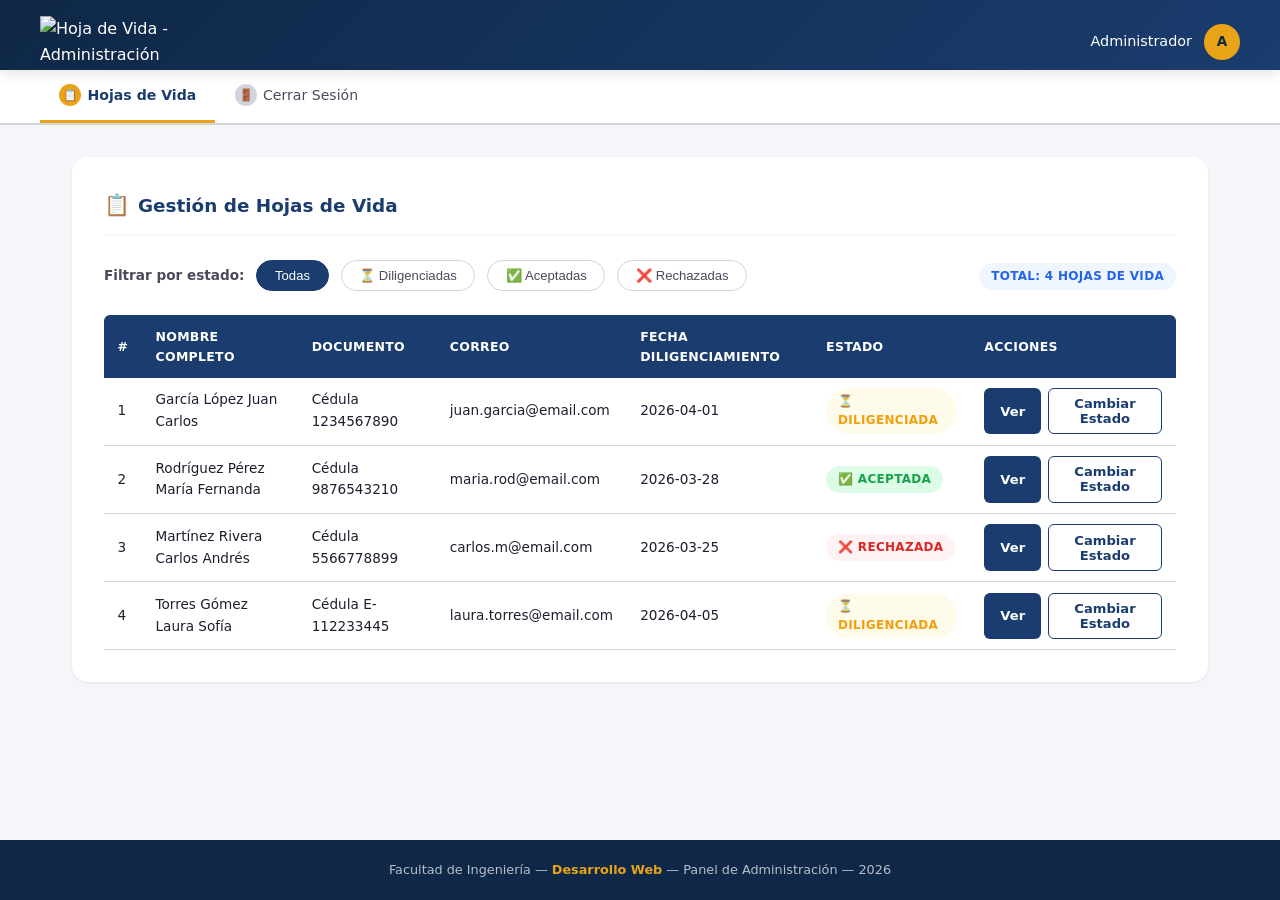
==== commit 6f124892: "creacion de archivo con código reutilizable y de archivos js que faltaban" ====
--- a/admin.html
+++ b/admin.html
@@ -11,7 +11,7 @@
   <!-- HEADER -->
   <header>
     <div class="header-inner">
-      <h1>Hoja de <span>Vida</span> &mdash; Administración</h1>
+      <img src="https://res.cloudinary.com/ddcxvjdno/image/upload/v1776186585/logo-parcial2_vikdwg.png" alt="Hoja de Vida - Administración" class="logo">
       <div class="header-user">
         <span>Administrador</span>
         <div class="avatar avatar-admin">A</div>
--- a/css/styles.css
+++ b/css/styles.css
@@ -159,6 +159,7 @@
   - z-index: 100 → se superpone sobre el contenido al hacer scroll
 */
 header {
+  height: 70px; /* altura fija */
   background: linear-gradient(135deg, var(--primary-dark), var(--primary));
   color: #fff;
   padding: 1rem 2rem;
@@ -178,10 +179,11 @@
   justify-content: space-between; /* Separa elementos a los extremos */
 }
 
-header h1 {
-  font-size: 1.35rem;
-  font-weight: 700;
-  letter-spacing: 0.5px;
+header .logo {
+  width: 130px;
+  height: auto;
+  object-fit: contain;
+  filter: drop-shadow(0 2px 4px rgba(0,0,0,0.1));
 }
 
 /* La palabra "Vida" en el título se muestra en color dorado */
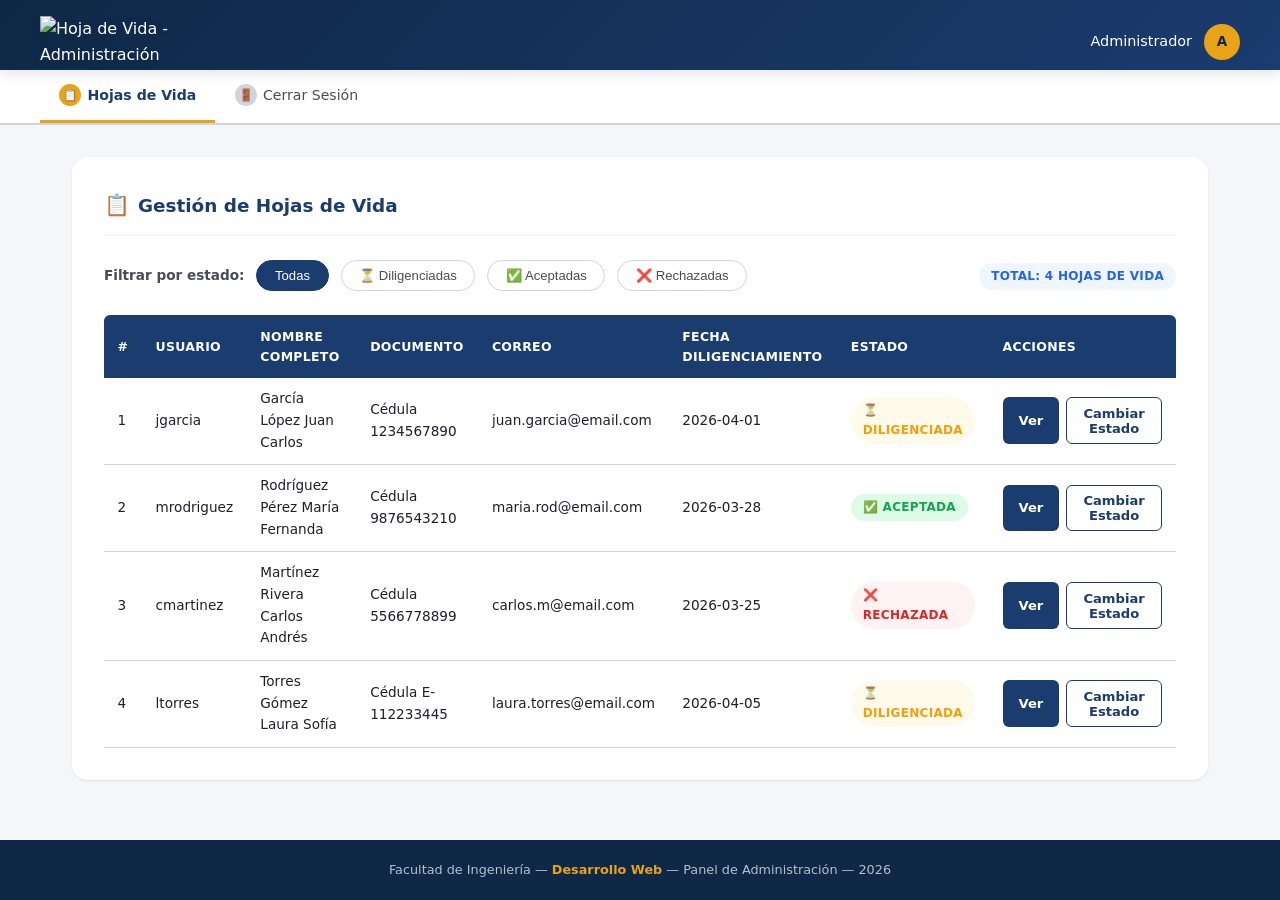
==== commit 49c0fe2a: "actualizaciones" ====
--- a/admin.html
+++ b/admin.html
@@ -60,6 +60,7 @@
         <thead>
           <tr>
             <th>#</th>
+            <th>Usuario</th>
             <th>Nombre Completo</th>
             <th>Documento</th>
             <th>Correo</th>
